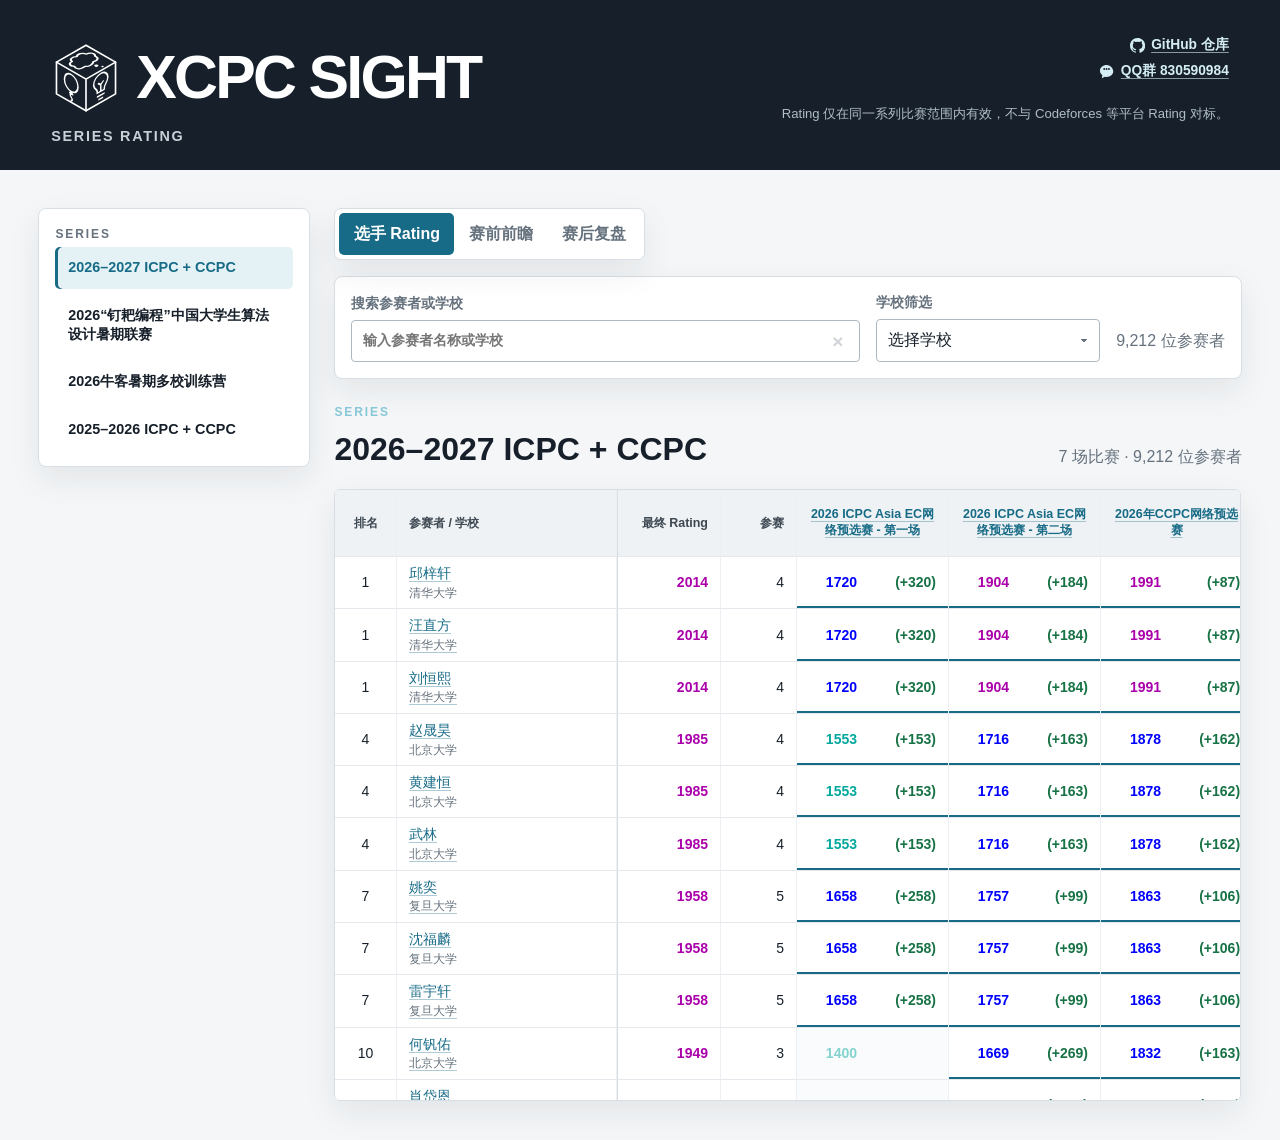
==== static/index.html @ c6a4c6f3 "修复前瞻默认排序和 Safari 榜单滚动并完善开发规范" ====
<!doctype html>
<html lang="zh-CN">
<head>
  <meta charset="utf-8">
  <meta name="viewport" content="width=device-width, initial-scale=1">
  <meta name="description" content="XCPC rating 系列、比赛变化与参赛记录。">
  <title>XCPC Sight · Rating</title>
  <link rel="icon" type="image/svg+xml" sizes="any" href="./assets/xcpc-sight.svg">
  <link rel="stylesheet" href="./styles.css?v=20261105-81">
</head>
<body>
  <a class="skip-link" href="#main">跳到主要内容</a>
  <header class="site-header">
    <div>
      <h1 class="site-brand"><img class="site-logo" src="./assets/xcpc-sight.svg" width="64" height="64" alt="">XCPC SIGHT</h1>
      <p class="site-subtitle">Series Rating</p>
    </div>
    <div class="site-links" aria-label="相关链接">
      <a href="https://github.com/JunjieCharles/xcpc-sight" target="_blank" rel="noopener noreferrer">
        <span class="site-link-icon" aria-hidden="true">
          <svg viewBox="0 0 16 16" focusable="false" aria-hidden="true">
            <path d="M8 0C3.58 0 0 3.58 0 8a8 8 0 0 0 5.47 7.59c.4.07.55-.17.55-.38v-1.34c-2.22.48-2.69-1.07-2.69-1.07-.36-.92-.89-1.17-.89-1.17-.73-.5.06-.49.06-.49.81.06 1.23.83 1.23.83.72 1.23 1.89.88 2.35.67.07-.52.28-.88.5-1.09-1.77-.2-3.64-.88-3.64-3.95 0-.88.31-1.59.82-2.15-.08-.2-.36-1.02.08-2.12 0 0 .67-.21 2.2.82a7.65 7.65 0 0 1 4 0c1.53-1.03 2.2-.82 2.2-.82.44 1.1.16 1.92.08 2.12.51.56.82 1.27.82 2.15 0 3.08-1.87 3.75-3.66 3.95.29.25.54.73.54 1.48v2.19c0 .21.14.46.55.38A8 8 0 0 0 16 8c0-4.42-3.58-8-8-8z"/>
          </svg>
        </span>
        <span>GitHub 仓库</span>
      </a>
      <a href="https://qm.qq.com/q/q6c4s0YmGs" target="_blank" rel="noopener noreferrer">
        <span class="site-link-icon" aria-hidden="true">
          <svg viewBox="0 0 16 16" focusable="false" aria-hidden="true">
            <path d="M8 1C4.13 1 1 3.69 1 7c0 1.86.98 3.52 2.52 4.62L3 15l3.16-1.54c.6.12 1.21.18 1.84.18 3.87 0 7-2.69 7-6S11.87 1 8 1zm-2.5 5.3a1 1 0 1 1 0-2 1 1 0 0 1 0 2zm2.5 0a1 1 0 1 1 0-2 1 1 0 0 1 0 2zm2.5 0a1 1 0 1 1 0-2 1 1 0 0 1 0 2z"/>
          </svg>
        </span>
        <span>QQ群 830590984</span>
      </a>
      <p class="site-rating-note" role="note">
        Rating 仅在同一系列比赛范围内有效，不与 Codeforces 等平台 Rating 对标。
      </p>
    </div>
  </header>

  <main id="main" tabindex="-1" class="app-layout">
    <aside class="series-sidebar" aria-labelledby="series-navigation-title">
      <p id="series-navigation-title" class="eyebrow">SERIES</p>
      <nav id="series-list" class="series-list" aria-label="Rating 系列"></nav>
    </aside>

    <div class="app-content">
      <div id="series-mode-switch" class="series-mode-switch" role="tablist"
           aria-label="Rating 查看方式" hidden>
        <button id="participant-rating-tab" type="button" role="tab"
                aria-controls="series-view" aria-selected="true">选手 Rating</button>
        <button id="problem-rating-tab" type="button" role="tab"
                aria-controls="problem-rating-view" aria-selected="false">题目难度</button>
        <button id="preview-tab" type="button" role="tab" hidden
                aria-controls="preview-view" aria-selected="false">赛前前瞻</button>
        <button id="review-tab" type="button" role="tab" hidden
                aria-controls="review-view" aria-selected="false">赛后复盘</button>
      </div>

      <section id="participant-controls" class="controls" aria-label="搜索">
        <div class="search-label">
          <label id="search-label-text" for="search-input">搜索参赛者或学校</label>
          <span class="search-field">
            <span id="school-tags" class="school-tags"></span>
            <input id="search-input" type="search" autocomplete="off" placeholder="输入参赛者名称或学校">
            <button id="clear-search-button" class="clear-search-button" type="button" disabled
                    aria-label="清空搜索和学校筛选" title="清空搜索和学校筛选">×</button>
          </span>
        </div>
        <div class="school-filter">
          <span class="control-label">学校筛选</span>
          <button id="school-filter-button" class="school-filter-button" type="button"
                  aria-haspopup="listbox" aria-expanded="false" aria-controls="school-filter-menu">选择学校</button>
          <div id="school-filter-menu" class="school-filter-menu" hidden>
            <label>
              <span class="visually-hidden">搜索学校</span>
              <input id="school-filter-search" type="search" autocomplete="off" placeholder="搜索学校">
            </label>
            <div id="school-options" class="school-options" role="listbox"
                 aria-label="学校" aria-multiselectable="true"></div>
          </div>
        </div>
        <p id="result-count" class="result-count" aria-live="polite"></p>
      </section>

      <section id="preview-view" hidden aria-labelledby="preview-title">
        <nav id="preview-navigation" class="preview-navigation" aria-label="选择前瞻比赛">
          <div id="preview-online-navigation" class="preview-online-navigation"></div>
          <div id="preview-regional-navigation" class="preview-regional-navigation"></div>
        </nav>
        <div class="section-heading">
          <div>
            <p class="eyebrow">PREVIEW</p>
            <h2 id="preview-title"></h2>
            <p class="section-note" id="preview-time"></p>
          </div>
        </div>
        <div class="preview-sources">
          <p id="preview-team-source"></p>
          <p id="preview-metric-sources"></p>
          <p class="preview-school-rank-note">学校排名随表格当前排序方式变化。NOI/IOI成绩仅按姓名匹配，可能存在重名情况。</p>
        </div>
        <div id="preview-team-filter" class="preview-team-filter" role="group" aria-label="队伍参赛资格">
          <button type="button" data-team-type="all" aria-pressed="true">所有队伍</button>
          <button type="button" data-team-type="official" aria-pressed="false">正式队伍</button>
          <button type="button" data-team-type="starred" aria-pressed="false">打星队伍</button>
        </div>
        <div class="table-shell preview-table-shell" id="preview-scroll" tabindex="0"
             aria-label="赛前队伍数据表，可点击表头排序并悬浮查看成员明细">
          <table class="data-table preview-table">
            <thead id="preview-head"></thead>
            <tbody id="preview-body"></tbody>
          </table>
        </div>
      </section>

      <section id="review-view" hidden aria-labelledby="review-title">
        <div class="section-heading">
          <div><p class="eyebrow">REVIEW</p><h2 id="review-title"></h2></div>
          <div class="review-pickers">
            <label><span>选择比赛</span><select id="review-contest-select" aria-label="选择复盘比赛"></select></label>
          </div>
        </div>
        <div class="review-summary">
          <h3>各指标排名符合度 <small>Spearman ρ</small></h3>
          <p class="section-note">越接近 1，赛前与赛后的先后顺序越一致。点击指标查看队伍对比；不同指标的有效队伍集合可能不同。</p>
          <div id="review-metrics" class="review-metrics" role="group" aria-label="对比所有指标符合度，选择队伍排名指标"></div>
          <p id="review-agreement" aria-live="polite"></p>
          <p id="review-coverage"></p>
        </div>
        <div class="preview-sources">
          <p id="review-sources"></p>
          <p><strong class="review-ranking-note">前瞻排名与实际排名均仅统计已参赛且存在当前指标的队伍。</strong></p>
          <p>名次变化 = 前瞻排名 − 实际排名；上涨程度 = log₁₀(前瞻排名 / 实际排名)，正值表示上涨。</p>
        </div>
        <p id="review-empty" class="section-note" hidden></p>
        <div class="table-shell preview-table-shell" id="review-scroll" tabindex="0" aria-label="赛后复盘队伍对比表，可点击表头排序">
          <table class="data-table preview-table review-table">
            <thead id="review-head"></thead><tbody id="review-body"></tbody>
          </table>
        </div>
      </section>

      <div id="status" class="status" role="status">正在加载数据…</div>
      <section id="series-view" hidden aria-labelledby="series-title">
        <div class="section-heading">
          <div><p class="eyebrow">SERIES</p><h2 id="series-title"></h2></div>
          <p id="series-summary" class="section-note"></p>
        </div>
        <div class="table-shell" id="series-scroll" tabindex="0" aria-label="参赛者 rating 宽表，可水平和垂直滚动">
          <table class="data-table wide-table">
            <thead id="series-head"></thead>
            <tbody id="series-body"></tbody>
          </table>
        </div>
      </section>

      <section id="problem-rating-view" hidden aria-labelledby="problem-rating-title">
        <div class="section-heading">
          <div>
            <p class="eyebrow">PROBLEM RATING</p>
            <h2 id="problem-rating-title"></h2>
          </div>
          <p id="problem-rating-summary" class="section-note"></p>
        </div>

        <section class="panel problem-chart-panel" aria-labelledby="problem-chart-heading">
          <div class="panel-heading">
            <div>
              <h3 id="problem-chart-heading">难度曲线对比</h3>
              <p>每场题目按预测 Rating 从易到难排列；点击图例可筛选场次。</p>
            </div>
          </div>
          <div id="problem-chart"></div>
        </section>

        <section class="panel problem-table-panel" aria-labelledby="problem-table-heading">
          <div class="problem-table-heading">
            <h3 id="problem-table-heading">题目 Rating 表格</h3>
            <p id="problem-result-count" class="result-count" aria-live="polite"></p>
          </div>
          <div class="problem-table-shell" tabindex="0" aria-label="题目 Rating 表格">
            <table class="data-table problem-table">
              <colgroup>
                <col class="problem-contest-col">
                <col class="problem-index-col">
                <col id="problem-name-col" class="problem-name-col">
                <col class="problem-rating-col">
                <col class="problem-team-count-col">
              </colgroup>
              <thead>
                <tr>
                  <th id="problem-contest-column" scope="colgroup" colspan="2">
                    <button id="problem-contest-sort" class="table-sort-button" type="button">
                      <span class="desktop-column-label">场次 + 题号</span>
                      <span class="mobile-column-label">题目</span>
                      <span id="problem-contest-sort-indicator" aria-hidden="true"></span>
                    </button>
                  </th>
                  <th id="problem-name-column" class="problem-name-column" scope="col">题名</th>
                  <th id="problem-rating-column" scope="col">
                    <button id="problem-rating-sort" class="table-sort-button" type="button">
                      Rating <span id="problem-rating-sort-indicator" aria-hidden="true"></span>
                    </button>
                  </th>
                  <th scope="col">通过队伍/有效队伍</th>
                </tr>
              </thead>
              <tbody id="problem-table-body"></tbody>
            </table>
          </div>
        </section>
      </section>

      <section id="detail-view" hidden aria-labelledby="detail-title"></section>
    </div>
  </main>

  <template id="error-template"><div class="error-panel"><h2>无法显示数据</h2><p></p><button type="button">重试</button></div></template>
  <script type="module" src="./js/app.mjs?v=20261105-81"></script>
</body>
</html>
---- static/styles.css ----
:root {
  color-scheme: light;
  --ink: #17202a;
  --muted: #65717d;
  --line: #d8dee4;
  --soft: #f4f6f8;
  --paper: #ffffff;
  --accent: #176b87;
  --accent-soft: #e5f2f5;
  --positive: #177245;
  --negative: #b43a3a;
  --shadow: 0 12px 32px rgb(23 32 42 / 8%);
  font-family: "Segoe UI", "Microsoft YaHei UI", sans-serif;
}
* { box-sizing: border-box; }
[hidden] { display: none !important; }
body { margin: 0; color: var(--ink); background: var(--soft); line-height: 1.5; }
button, input, select { font: inherit; }
button, .link-button { color: var(--accent); }
button:focus-visible, input:focus-visible, select:focus-visible, [tabindex]:focus-visible { outline: 3px solid rgb(23 107 135 / 35%); outline-offset: 2px; }
.skip-link { position: fixed; z-index: 20; top: .5rem; left: .5rem; padding: .6rem 1rem; transform: translateY(-150%); background: var(--ink); color: white; }
.skip-link:focus { transform: none; }
.site-header { display: flex; align-items: flex-start; justify-content: space-between; gap: 1rem 2rem; padding: 2rem clamp(1rem, 4vw, 4rem) 1.4rem; color: white; background: var(--ink); }
h1, h2, h3, p { margin-top: 0; }
h1 { margin-bottom: .15rem; font-size: clamp(2.2rem, 5vw, 3.8rem); letter-spacing: -.045em; }
.site-brand { display: flex; align-items: center; gap: .25em; }
.site-logo { display: block; flex: 0 0 auto; width: 1.15em; height: 1.15em; }
.site-subtitle { margin: 0; color: #c8d0d8; font-size: .9rem; font-weight: 650; letter-spacing: .12em; text-transform: uppercase; }
.site-rating-note { margin: 1rem 0 0; color: #aebcc8; font-size: .82rem; text-align: right; white-space: nowrap; }
.site-links { display: grid; justify-items: end; gap: .35rem; margin-top: .2rem; }
.site-links a { display: inline-flex; align-items: center; gap: .4rem; color: #d4edf4; font-size: .86rem; font-weight: 600; text-decoration-color: rgb(212 237 244 / 60%); text-underline-offset: 3px; }
.site-links a:hover { color: white; }
.site-link-icon { display: inline-flex; width: .95rem; height: .95rem; }
.site-link-icon svg { width: 100%; height: 100%; fill: currentColor; }
.eyebrow { margin-bottom: .25rem; color: #86c7d8; font-size: .75rem; font-weight: 700; letter-spacing: .16em; }
main { width: min(1600px, 100%); margin: 0 auto; padding: clamp(1rem, 3vw, 2.5rem); }
.app-layout { display: grid; grid-template-columns: minmax(13rem, 17rem) minmax(0, 1fr); align-items: start; gap: 1.5rem; }
.app-content { min-width: 0; }
.series-sidebar { position: sticky; top: 1rem; padding: 1rem; border: 1px solid var(--line); border-radius: 8px; background: var(--paper); box-shadow: var(--shadow); }
.series-sidebar .eyebrow { color: var(--muted); }
.series-list { display: grid; gap: .35rem; }
.series-link { width: 100%; padding: .7rem .8rem; border: 0; border-radius: 5px; color: var(--ink); background: transparent; font: inherit; font-size: .9rem; font-weight: 600; line-height: 1.35; text-align: left; cursor: pointer; }
.series-link:hover { background: var(--soft); }
.series-link[aria-current="page"] { color: var(--accent); background: var(--accent-soft); box-shadow: inset 3px 0 var(--accent); }
.series-mode-switch { display: inline-flex; margin-bottom: 1rem; padding: .25rem; border: 1px solid var(--line); border-radius: 7px; background: var(--paper); box-shadow: var(--shadow); }
.series-mode-switch button { padding: .55rem .9rem; border: 0; border-radius: 5px; color: var(--muted); background: transparent; font-weight: 650; cursor: pointer; }
.series-mode-switch button[aria-selected="true"] { color: white; background: var(--accent); }
.controls { display: grid; grid-template-columns: minmax(16rem, 1fr) minmax(10rem, 14rem) auto; align-items: end; gap: 1rem; margin-bottom: 1.5rem; padding: 1rem; border: 1px solid var(--line); border-radius: 8px; background: var(--paper); box-shadow: var(--shadow); }
label, .search-label { display: grid; gap: .35rem; color: var(--muted); font-size: .85rem; font-weight: 600; }
input, select { width: 100%; min-height: 2.6rem; padding: .55rem .7rem; border: 1px solid #aeb8c1; border-radius: 4px; color: var(--ink); background: white; }
.visually-hidden { position: absolute; width: 1px; height: 1px; padding: 0; overflow: hidden; clip: rect(0 0 0 0); white-space: nowrap; border: 0; }
.search-field { display: flex; flex-wrap: wrap; align-items: center; gap: .35rem; min-height: 2.6rem; padding: .3rem .45rem; border: 1px solid #aeb8c1; border-radius: 4px; background: white; }
.search-field:focus-within { outline: 3px solid rgb(23 107 135 / 35%); outline-offset: 2px; }
.search-field input { flex: 1 1 12rem; width: auto; min-width: 8rem; min-height: 1.9rem; padding: .2rem; border: 0; outline: 0; }
.search-field input::-webkit-search-cancel-button { appearance: none; }
.clear-search-button { flex: 0 0 auto; width: 1.75rem; height: 1.75rem; padding: 0; border: 0; border-radius: 50%; color: var(--muted); background: transparent; font-size: 1.2rem; line-height: 1; cursor: pointer; }
.clear-search-button:hover:not(:disabled) { color: var(--ink); background: var(--soft); }
.clear-search-button:disabled { opacity: .3; cursor: default; }
.school-tags { display: contents; }
.school-tag { display: inline-flex; align-items: center; gap: .25rem; max-width: 18rem; padding: .2rem .3rem .2rem .5rem; border-radius: 999px; color: #124f63; background: var(--accent-soft); font-size: .8rem; font-weight: 650; }
.school-tag > span { overflow: hidden; text-overflow: ellipsis; white-space: nowrap; }
.school-tag-remove { flex: 0 0 auto; width: 1.3rem; height: 1.3rem; padding: 0; border: 0; border-radius: 50%; color: inherit; background: transparent; line-height: 1; cursor: pointer; }
.school-tag-remove:hover { background: rgb(23 107 135 / 14%); }
.school-filter { position: relative; }
.control-label { display: block; margin-bottom: .35rem; color: var(--muted); font-size: .85rem; font-weight: 600; }
.school-filter-button { width: 100%; min-height: 2.6rem; padding: .55rem 2rem .55rem .7rem; border: 1px solid #aeb8c1; border-radius: 4px; color: var(--ink); background: white; text-align: left; cursor: pointer; }
.school-filter-button::after { position: absolute; right: .75rem; content: "▾"; color: var(--muted); }
.school-filter-menu { position: absolute; z-index: 10; top: calc(100% + .35rem); right: 0; width: min(24rem, calc(100vw - 2rem)); padding: .65rem; border: 1px solid var(--line); border-radius: 6px; background: var(--paper); box-shadow: var(--shadow); }
.school-options { max-height: 18rem; margin-top: .5rem; overflow-y: auto; }
.school-option { display: flex; align-items: center; justify-content: space-between; gap: 1rem; width: 100%; padding: .55rem .6rem; border: 0; border-radius: 3px; color: var(--ink); background: transparent; text-align: left; cursor: pointer; }
.school-option:hover, .school-option[aria-selected="true"] { background: var(--accent-soft); }
.school-option-mark { color: var(--accent); font-weight: 800; }
.school-options-empty { margin: .8rem .5rem; color: var(--muted); font-size: .85rem; }
.result-count { margin: 0 0 .55rem; color: var(--muted); white-space: nowrap; }
.status { padding: 4rem 1rem; text-align: center; color: var(--muted); }
.section-heading, .detail-header { display: flex; align-items: end; justify-content: space-between; gap: 2rem; margin: 1.5rem 0 1rem; }
.section-heading h2, .detail-header h2 { margin-bottom: 0; font-size: clamp(1.4rem, 2.5vw, 2rem); }
.section-note { margin-bottom: .25rem; color: var(--muted); }
.table-shell { position: relative; height: min(68vh, 760px); overflow: auto; border: 1px solid var(--line); border-radius: 6px; background: var(--paper); box-shadow: var(--shadow); container-type: inline-size; }
.data-table { width: 100%; border-collapse: separate; border-spacing: 0; font-size: .875rem; }
.fixed-table, .wide-table { table-layout: fixed; }
.data-table th, .data-table td { height: 44px; padding: .5rem .75rem; border-right: 1px solid #edf0f2; border-bottom: 1px solid #e5e9ed; overflow: hidden; text-align: right; text-overflow: ellipsis; white-space: nowrap; }
.data-table thead th { position: sticky; z-index: 3; top: 0; height: 58px; color: #3d4852; background: #eef2f4; font-size: .78rem; }
.data-table tbody tr:hover td, .data-table tbody tr:focus-within td { background-color: #f3f9fa; }
.wide-table { --series-rank-width: 62px; --series-person-width: 220px; width: calc(180px + var(--series-rank-width) + var(--series-person-width) + var(--series-contest-width, 0px)); }
.wide-table col:nth-child(1) { width: var(--series-rank-width) !important; }
.wide-table col:nth-child(2) { width: var(--series-person-width) !important; }
.wide-table .contest-heading { overflow: visible; white-space: normal; }
.wide-table th:nth-child(1), .wide-table td:nth-child(1) { position: sticky; z-index: 2; left: 0; text-align: center; background: var(--paper); }
.wide-table th:nth-child(2), .wide-table td:nth-child(2) { position: sticky; z-index: 2; left: var(--series-rank-width); text-align: left; background: var(--paper); }
.wide-table th:nth-child(3), .wide-table td:nth-child(3) { position: sticky; z-index: 2; left: calc(var(--series-rank-width) + var(--series-person-width)); background: var(--paper); }
.wide-table th:nth-child(4), .wide-table td:nth-child(4) { position: sticky; z-index: 2; left: calc(var(--series-rank-width) + var(--series-person-width) + 104px); background: var(--paper); box-shadow: 1px 0 0 var(--line); }
.wide-table thead th:nth-child(-n+4) { z-index: 5; background: #eef2f4; }
.wide-table tbody tr:hover td:nth-child(-n+4), .wide-table tbody tr:focus-within td:nth-child(-n+4) { background: #f3f9fa; }
.wide-table tbody td:nth-child(odd):nth-child(n+5) { border-right: 0; }
.contest-table { min-width: 616px; }
.contest-table th:nth-child(2), .contest-table td:nth-child(2) { text-align: left; }
.contest-button, .link-button { padding: 0; border: 0; background: none; text-decoration: underline; text-decoration-color: rgb(23 107 135 / 35%); text-underline-offset: 3px; cursor: pointer; }
.contest-button { display: inline-block; max-width: none; font-weight: 650; line-height: 1.3; white-space: normal; }
.person { display: grid; width: 100%; min-width: 0; overflow: hidden; line-height: 1.25; text-align: left; }
.person small { margin-top: .2rem; overflow: hidden; color: var(--muted); font-weight: 400; text-overflow: ellipsis; }
.mobile-rank, .mobile-column-label, .identity-secondary, .problem-identity-name { display: none; }
.person-context-rank-only { display: none; }
.virtual-spacer td { height: var(--spacer-height); padding: 0; border: 0; }
.rating-value { font-weight: 700; }
.rating-gray { color: #808080; }
.rating-green { color: #008000; }
.rating-cyan { color: #03a89e; }
.rating-blue { color: #0000ff; }
.rating-purple { color: #aa00aa; }
.rating-orange { color: #ffc000; }
.rating-red, .rating-legendary-first { color: #ff0000; }
.rating-legendary { color: #000000; }
.rating-participated { box-shadow: inset 0 -2px var(--accent); }
.rating-absent { background: #fafbfc; }
.rating-absent .rating-value { opacity: .48; }
.rating-delta { text-align: right; }
.delta-zero { color: var(--muted); font-weight: 650; }
.positive { color: var(--positive); font-weight: 650; }
.negative { color: var(--negative); font-weight: 650; }
.detail-header { align-items: start; }
.back-button { padding: .55rem .85rem; border: 1px solid #aeb8c1; border-radius: 4px; color: var(--ink); background: white; cursor: pointer; }
.detail-meta { display: flex; flex-wrap: wrap; gap: .6rem 1.5rem; margin: .4rem 0 0; color: var(--muted); }
.unrated-note { color: #b45309; font-weight: 650; }
.detail-grid { display: grid; grid-template-columns: minmax(0, 1fr); gap: 1.25rem; }
.panel { min-width: 0; padding: 1.2rem; border: 1px solid var(--line); border-radius: 6px; background: var(--paper); box-shadow: var(--shadow); }
.panel h3 { margin-bottom: 1rem; }
.panel-heading { display: flex; align-items: start; justify-content: space-between; gap: 1rem; }
.panel-heading h3 { margin-bottom: .25rem; }
.panel-heading p { margin-bottom: .8rem; color: var(--muted); font-size: .85rem; }
.problem-chart-panel { margin-bottom: 1.25rem; }
.problem-chart-figure { margin: 0; }
.problem-chart-stage { position: relative; overflow: hidden; border: 1px solid var(--line); border-radius: 5px; background: #fbfcfd; }
.problem-rating-chart { display: block; width: 100%; height: auto; }
.problem-chart-empty { border: 1px solid var(--line); border-radius: 5px; background: #fbfcfd; }
.problem-curve-line { fill: none; stroke-width: 2.5; stroke-linecap: round; transition: opacity .12s, stroke-width .12s; }
.problem-curve-line:focus { outline: none; stroke-width: 4; }
.problem-curve-hover-target { fill: none; stroke: transparent; stroke-width: 14; pointer-events: stroke; cursor: crosshair; }
.problem-curve-point { transition: opacity .12s; pointer-events: none; }
.problem-curve-hit { fill: transparent; cursor: crosshair; }
.problem-curve-line.is-muted, .problem-curve-point.is-muted, .problem-curve-hit.is-muted { opacity: .12; }
.problem-curve-line.is-active { stroke-width: 4; }
.problem-chart-tooltip { display: grid; gap: .15rem; min-width: 12rem; transform: translateY(-10%); }
.problem-chart-tooltip strong { color: var(--accent); }
.problem-chart-tooltip > span { display: block; }
.problem-chart-legend { display: flex; flex-wrap: wrap; align-items: center; gap: .35rem .6rem; margin-top: .75rem; }
.problem-legend-actions { display: inline-flex; gap: .35rem; margin-right: .2rem; }
.problem-legend-action { padding: .3rem .55rem; border: 1px solid #aeb8c1; border-radius: 4px; color: var(--ink); background: white; font-size: .78rem; cursor: pointer; }
.problem-legend-action:disabled { color: var(--muted); opacity: .45; cursor: default; }
.problem-legend-item { display: inline-flex; align-items: center; gap: .35rem; padding: .3rem .5rem; border: 1px solid var(--line); border-radius: 999px; color: var(--ink); background: var(--paper); font-size: .78rem; cursor: pointer; transition: opacity .12s; }
.problem-legend-swatch { width: .8rem; height: .8rem; border-radius: 50%; }
.problem-legend-item.is-muted { opacity: .28; }
.problem-legend-item.is-active { border-color: var(--accent); box-shadow: 0 0 0 2px rgb(23 107 135 / 15%); }
.problem-legend-item.is-unselected { opacity: .38; filter: grayscale(1); }
.problem-table-heading { display: flex; align-items: baseline; justify-content: space-between; gap: 1rem; }
.problem-table-heading h3 { margin-bottom: .75rem; }
.problem-table-heading .result-count { margin: 0; }
.problem-table-shell { max-height: min(68vh, 760px); overflow: auto; border: 1px solid var(--line); border-radius: 5px; container-type: inline-size; }
.problem-table { min-width: 850px; table-layout: fixed; }
.problem-contest-col { width: 340px; }
.problem-index-col { width: 72px; }
.problem-rating-col { width: 92px; }
.problem-team-count-col { width: 190px; }
.table-sort-button { display: inline-flex; align-items: center; justify-content: flex-end; gap: .3rem; width: 100%; padding: 0; border: 0; color: inherit; background: transparent; font: inherit; font-weight: 700; cursor: pointer; }
.preview-sources { display: grid; gap: .2rem; margin-bottom: .8rem; color: var(--muted); font-size: .82rem; }
.preview-sources p { margin: 0; }
.preview-sources strong { color: var(--ink); }
.preview-sources .review-ranking-note { color: inherit; }
.preview-sources a { color: var(--accent); text-underline-offset: 3px; }
.preview-school-rank-note { font-size: .78rem; }
.preview-navigation { margin-bottom: 1.5rem; }
.preview-online-navigation { display: flex; align-items: center; flex-wrap: wrap; gap: .4rem; margin-bottom: 1rem; }
.preview-navigation-label { font-size: .8rem; font-weight: 650; margin-right: .35rem; }
.preview-online-navigation button { padding: .3rem .6rem; font-size: .8rem; border: 1px solid var(--line); border-radius: 6px; background: white; cursor: pointer; }
.preview-online-navigation button[aria-pressed="true"] { background: var(--accent-soft); border-color: var(--accent); }
.preview-cutoff-table { width: 100%; max-width: 60rem; border-collapse: collapse; table-layout: fixed; font-variant-numeric: tabular-nums; }
.preview-cutoff-table caption { text-align: left; font-weight: 700; padding-bottom: .55rem; }
.preview-cutoff-table th, .preview-cutoff-table td { padding: .65rem .35rem; text-align: center; border-bottom: 1px solid var(--line); }
.preview-cutoff-table th:first-child { width: 16%; text-align: left; }
.preview-cutoff-table th:nth-child(2) { width: 16%; }
.preview-cutoff-table th:nth-child(3) { width: 20%; }
.preview-cutoff-table th:nth-child(4) { width: 12%; }
.preview-cutoff-table thead th { font-size: .8rem; color: var(--muted); }
.preview-cutoff-table tbody tr { cursor: pointer; }
.preview-cutoff-table tbody tr:hover, .preview-cutoff-table .is-selected { background: var(--accent-soft); }
.preview-cutoff-table .preview-summary-only { cursor: default; }
.preview-cutoff-table .preview-summary-only:hover { background: transparent; }
.preview-summary-only th span { word-break: keep-all; }
.preview-cutoff-table button { padding: 0; border: 0; background: transparent; color: var(--accent); font: inherit; font-weight: 650; text-align: left; cursor: pointer; }
.preview-cutoff-table button[aria-pressed="true"] { text-decoration: underline; text-underline-offset: 4px; }
.preview-navigation button:focus-visible { outline: 2px solid var(--accent); outline-offset: 3px; }
.preview-cutoff-note { color: var(--muted); font-size: .75rem; line-height: 1.6; margin: .5rem 0 0; }
@media (max-width: 600px) {
  .preview-cutoff-table { font-size: .75rem; }
  .preview-cutoff-table th:first-child { width: 16%; }
  .preview-cutoff-table th:nth-child(2) { width: 16%; }
  .preview-cutoff-table th:nth-child(3) { width: 20%; }
  .preview-cutoff-table button { word-break: keep-all; }
  .preview-date-separator { display: none; }
  .preview-date-month-day { display: block; white-space: nowrap; }
  .preview-cutoff-table th, .preview-cutoff-table td { padding: .6rem .2rem; }
  .preview-cutoff-table thead th { font-size: .75rem; }
  .preview-cutoff-table thead th:nth-child(n+4) { font-size: .65rem; padding-inline: .1rem; }
}
.review-pickers { display: flex; flex-wrap: wrap; gap: .75rem; max-width: 100%; }
.review-pickers label { min-width: 0; max-width: 100%; }
.review-pickers select { max-width: 100%; }
.review-summary { margin: 1rem 0; padding: .75rem 1rem; background: #eef2f4; border-radius: .4rem; container-type: inline-size; }
.review-summary p { margin: .25rem 0; }
.review-summary strong { font-variant-numeric: tabular-nums; }
.review-summary h3 { margin: .25rem 0; font-size: 1rem; }
.review-summary h3 small { color: var(--muted); font-size: .8rem; font-weight: 400; }
.review-metrics { display: grid; grid-template-columns: repeat(6, minmax(0, 1fr)); gap: .6rem; margin: .85rem 0; }
.review-metric-card { display: flex; flex-direction: column; align-items: stretch; gap: .45rem; padding: .7rem; color: var(--ink); background: var(--paper); border: 1px solid var(--line); border-radius: .35rem; text-align: left; cursor: pointer; }
.review-metric-card:hover { border-color: var(--accent); }
.review-metric-card[aria-pressed="true"] { border-color: var(--accent); box-shadow: inset 0 0 0 1px var(--accent); background: #e5f2f5; }
.review-metric-title { font-size: .8rem; font-weight: 650; }
.review-metric-coefficient { font-size: 1.45rem; line-height: 1.25; }
.review-metric-card small { color: var(--muted); font-size: .7rem; }
.review-medal-accuracy { display: grid; gap: .2rem; border-top: 1px solid var(--line); padding-top: .4rem; font-variant-numeric: tabular-nums; }
.review-metric-bar { display: block; position: relative; height: 6px; background: #dbe3e8; border-radius: 3px; }
.review-metric-bar::after { content: ""; position: absolute; left: 50%; top: -2px; height: 10px; width: 1px; background: var(--muted); }
.review-metric-fill { position: absolute; left: var(--agreement-start); width: var(--agreement-width); height: 100%; background: var(--accent); border-radius: 3px; }
.review-metric-fill.negative-fill { background: var(--negative); }
@container (max-width: 900px) { .review-metrics { grid-template-columns: repeat(3, minmax(0, 1fr)); } }
@container (max-width: 450px) { .review-metrics { grid-template-columns: repeat(2, minmax(0, 1fr)); } }
.review-table td:nth-child(n+4) { font-variant-numeric: tabular-nums; }
.review-rank-change { display: inline-grid; grid-template-columns: 1rem 4ch; column-gap: .2rem; font-weight: 650; font-variant-numeric: tabular-nums; }
.review-change-arrow { text-align: center; }
.review-change-number { text-align: left; }
.review-rank-pair { display: inline-grid; grid-template-columns: 5ch 6ch; align-items: baseline; column-gap: .25rem; font-variant-numeric: tabular-nums; }
.review-rank-pair > span { text-align: right; }
.review-rank-pair > .review-original-rank { text-align: right; }
.review-original-rank { color: var(--muted); font-size: .72rem; font-weight: 400; }
.table-sort-button.review-rank-sort { flex-direction: column; gap: .1rem; }
.review-table th { text-align: center; }
.preview-table.review-table { min-width: 100%; --review-column-extra: 0px; }
.review-table col:nth-child(4) { width: calc(150px + var(--review-column-extra)) !important; }
.review-table col:nth-child(n+5) { width: calc(110px + var(--review-column-extra)) !important; }
.review-table col:nth-child(5), .review-table col:nth-child(6) { width: calc(128px + var(--review-column-extra)) !important; }
.preview-table-shell { height: min(72vh, 820px); }
.preview-table { --preview-school-width: min(200px, 24cqw); --preview-team-width: min(170px, calc(40cqw - var(--preview-school-width))); width: calc(var(--preview-non-frozen-width) + var(--preview-school-width) + var(--preview-team-width)); table-layout: fixed; }
.preview-table col:nth-child(1) { width: var(--preview-school-width) !important; }
.preview-table col:nth-child(2) { width: var(--preview-team-width) !important; }
.preview-table th:nth-child(-n+3), .preview-table td:nth-child(-n+3) { text-align: left; }
.preview-table th:nth-child(1), .preview-table td:nth-child(1) { position: sticky; z-index: 2; left: 0; background: var(--paper); }
.preview-table th:nth-child(2), .preview-table td:nth-child(2) { position: sticky; z-index: 2; left: var(--preview-school-width); background: var(--paper); }
.preview-table th:nth-child(3), .preview-table td:nth-child(3) { position: sticky; z-index: 2; left: calc(var(--preview-school-width) + var(--preview-team-width)); background: var(--paper); box-shadow: 1px 0 0 var(--line); }
.preview-table thead th:nth-child(-n+3) { z-index: 5; background: #eef2f4; }
.preview-table tbody tr:hover td:nth-child(-n+3), .preview-table tbody tr:focus-within td:nth-child(-n+3) { background: #f3f9fa; }
.preview-table .preview-metric-cell { overflow: visible; }
.preview-table tbody tr.preview-excluded td,
.preview-table tbody tr.preview-excluded:hover td,
.preview-table tbody tr.preview-excluded:focus-within td { background: #f5efff; }
.preview-excluded .preview-team-identity,
.preview-excluded-label { color: #7440a0; font-weight: 600; }
.preview-table .table-sort-button { min-width: 0; justify-content: center; }
.preview-table td.preview-school-cell { padding-right: .45rem; padding-left: .45rem; }
.preview-school-content { display: grid; grid-template-columns: 1.9rem minmax(0, 1fr); align-items: center; gap: .125rem; min-width: 0; }
.preview-school-content > span { overflow: hidden; text-overflow: ellipsis; }
.preview-school-rank { color: var(--muted); font-size: .65rem; font-variant-numeric: tabular-nums; font-weight: 500; text-align: left; }
.preview-team-identity, .identity-primary { display: block; min-width: 0; overflow: hidden; text-overflow: ellipsis; }
.preview-team-identity { width: 100%; color: inherit; line-height: 1.2; cursor: default; }
.preview-value-control { position: relative; display: block; width: 100%; color: inherit; text-align: right; cursor: default; }
.preview-table td.preview-metric-cell { padding-right: .45rem; padding-left: .45rem; }
.preview-ranked-value { display: grid; grid-template-columns: minmax(0, 1fr) 1.9rem; align-items: baseline; gap: .125rem; width: 100%; white-space: nowrap; }
.preview-ranked-value > :first-child { min-width: 0; justify-self: end; }
.preview-global-rank { width: 1.9rem; color: var(--muted); font-size: .65rem; font-variant-numeric: tabular-nums; font-weight: 500; text-align: left; }
.review-table .preview-ranked-value { grid-template-columns: minmax(0, 1fr); }
.review-table .preview-global-rank { display: none; }
.preview-rating { font-weight: 700; font-variant-numeric: tabular-nums; }
.preview-rating-xcpcrating { color: #274c77; }
.preview-rating-xcpc-elo.rating-orange { color: #ff8c00; }
.preview-rating-xcpc-elo-legendary { color: #ff0000; }
.preview-rating-xcpc-elo-first { color: #000000; }
.preview-member-tooltip { position: fixed; z-index: 30; visibility: hidden; min-width: 13rem; padding: .55rem .65rem; border: 1px solid var(--line); border-radius: 4px; color: var(--ink); background: var(--paper); text-align: left; opacity: 0; pointer-events: none; box-shadow: var(--shadow); }
.preview-member-tooltip > strong { display: block; margin-bottom: .2rem; color: var(--accent); }
.preview-member-tooltip > span:not(.preview-achievement-list) { display: flex; justify-content: space-between; gap: 1rem; white-space: nowrap; }
.preview-member-tooltip > span > strong { font-weight: 650; }
.preview-member-tooltip.preview-tooltip-visible { visibility: visible; opacity: 1; }
.preview-history-tooltip { display: grid; grid-template-columns: minmax(0, max-content) max-content minmax(0, 1fr); column-gap: .45em; max-width: min(46rem, calc(100vw - 16px)); max-height: calc(100vh - 16px); overflow-y: auto; font-weight: 400; }
.preview-history-tooltip > strong, .preview-history-tooltip > span { grid-column: 1 / -1; }
.preview-history-tooltip > span.preview-history-row { display: grid; grid-template-columns: subgrid; gap: 0 .45em; white-space: normal; overflow-wrap: anywhere; line-height: 1.6; }
.preview-history-rank { white-space: nowrap; text-align: right; font-variant-numeric: tabular-nums; }
.preview-history-rank.gold { color: #e99a00; }
.preview-history-rank.silver { color: #808080; }
.preview-history-rank.bronze { color: #a56836; }
.preview-members-cell { overflow: hidden; white-space: nowrap; text-overflow: ellipsis; }
.preview-team-filter { display: flex; flex-wrap: wrap; gap: .4rem; margin: .8rem 0; }
.preview-team-filter button { padding: .4rem .75rem; font: inherit; font-size: .85rem; border: 1px solid var(--line); border-radius: 6px; background: white; color: var(--ink); cursor: pointer; }
.preview-team-filter button[aria-pressed="true"] { background: var(--accent-soft); border-color: var(--accent); color: var(--accent); }
.preview-member-control { position: relative; display: inline; color: inherit; cursor: default; outline-offset: 2px; }
.preview-member-name { position: relative; display: inline; line-height: 1.05; }
.preview-member-name::before, .preview-member-name::after { position: absolute; right: 0; left: 0; height: 3px; border-radius: 1.5px; content: ""; }
.preview-member-name.has-noi::after { bottom: -5px; background: var(--noi-achievement-color); }
.preview-member-name.has-ioi::before { bottom: -10px; background: var(--ioi-achievement-color); }
.preview-member-name.noi-gold { --noi-achievement-color: #d6a800; }
.preview-member-name.noi-silver { --noi-achievement-color: #708090; }
.preview-member-name.noi-bronze { --noi-achievement-color: #a6532d; }
.preview-member-name.ioi-gold { --ioi-achievement-color: #d6a800; }
.preview-member-name.ioi-silver { --ioi-achievement-color: #708090; }
.preview-member-name.ioi-bronze { --ioi-achievement-color: #a6532d; }
.preview-member-name.ioi-participant { --ioi-achievement-color: #57514d; }
.preview-achievement-tooltip { width: max-content; max-width: calc(100vw - 1rem); }
.preview-achievement-list { display: grid; grid-template-columns: repeat(5, max-content); align-items: baseline; column-gap: .25rem; white-space: nowrap; }
.preview-achievement-row { display: contents; }
.preview-achievement-row > span { line-height: 1.55; }
.preview-achievement-separator { color: var(--muted); }
.preview-achievement-result, .preview-achievement-score { font-variant-numeric: tabular-nums; }
.preview-power-control { position: relative; display: block; width: 100%; padding: .2rem 0; color: var(--accent); font-weight: 700; text-align: right; cursor: default; }
.preview-power-tooltip { position: fixed; z-index: 31; visibility: hidden; width: 300px; padding: .7rem; border: 1px solid var(--line); border-radius: 4px; color: var(--ink); background: var(--paper); text-align: left; opacity: 0; pointer-events: none; box-shadow: var(--shadow); }
.preview-power-tooltip > strong { display: block; }
.preview-power-tooltip > strong { color: var(--accent); }
.preview-power-radar { display: block; width: 100%; height: auto; margin: .15rem 0; overflow: visible; }
.preview-power-grid, .preview-power-axis { fill: none; stroke: #cbd5dc; stroke-width: 1; }
.preview-power-shape { fill: rgb(23 107 135 / 22%); stroke: var(--accent); stroke-width: 2; }
.preview-power-label { fill: var(--muted); font-size: 9px; font-weight: 600; }
.preview-power-tooltip.preview-tooltip-visible { visibility: visible; opacity: 1; }
.preview-medals { font-variant-numeric: tabular-nums; }
.medal-values { display: inline-grid; grid-template-columns: repeat(3, 1em 2ch); column-gap: .15em; align-items: center; font-variant-numeric: tabular-nums; }
.medal-icon { text-align: center; }
.medal-count { text-align: right; }
.review-table .medal-values { grid-template-columns: 1em 2ch 1.6em 2ch 1.6em 2ch; column-gap: .2em; }
.review-table .medal-icon:not(:first-child) { text-align: right; }
.preview-missing { color: var(--muted); }
.problem-table #problem-contest-column { text-align: left; }
.problem-table #problem-contest-column .table-sort-button { justify-content: flex-start; }
.problem-identity-content { display: block; overflow: hidden; text-overflow: ellipsis; }
.problem-name-column { text-align: left !important; }
.problem-table td:nth-child(1) { text-align: left; }
.problem-table td:nth-child(2) { text-align: center; }
.problem-name-cell { text-align: left !important; }
.problem-team-counts > span:first-child, .problem-team-counts > span:last-child { display: inline-block; width: 7ch; text-align: right; }
.problem-team-count-separator { display: inline-block; width: 2ch; color: var(--muted); text-align: center; }
.problem-table-empty td { height: 8rem; color: var(--muted); text-align: center !important; }
.chart-wrap { position: relative; overflow-x: auto; }
.rating-chart { display: block; width: 100%; min-width: 560px; height: auto; }
.chart-grid { stroke: #dce2e6; stroke-width: 1; }
.chart-axis { fill: var(--muted); font-size: 11px; }
.chart-line { fill: none; stroke-width: 2; stroke-linecap: round; }
.chart-dot { fill: var(--paper); stroke-width: 2; }
.chart-hit { fill: transparent; cursor: crosshair; }
.chart-focus { stroke: #80909b; stroke-width: 1; stroke-dasharray: 3 3; pointer-events: none; }
.chart-tooltip { position: absolute; z-index: 4; max-width: 22rem; padding: .5rem .65rem; border: 1px solid var(--line); border-radius: 4px; color: var(--ink); background: var(--paper); font-size: .8rem; pointer-events: none; box-shadow: var(--shadow); }
.chart-note { margin: .75rem 0 0; color: var(--muted); font-size: .82rem; }
.compact-table th:first-child, .compact-table td:first-child { text-align: left; }
.compact-table-wrap { max-height: 480px; overflow: auto; border: 1px solid var(--line); }
.empty { padding: 3rem 1rem; text-align: center; color: var(--muted); }
.error-panel { max-width: 36rem; margin: 4rem auto; padding: 1.5rem; border-left: 4px solid var(--negative); background: white; box-shadow: var(--shadow); }
.error-panel button { padding: .5rem .8rem; }
@media (max-width: 850px) {
  .site-header, .section-heading, .detail-header { align-items: start; flex-direction: column; gap: .7rem; }
  .site-links { justify-items: start; }
  .site-rating-note { text-align: left; white-space: normal; }
  .app-layout { grid-template-columns: 1fr; }
  .series-sidebar { position: static; }
  .series-list { grid-template-columns: repeat(auto-fit, minmax(12rem, 1fr)); }
  .controls { grid-template-columns: 1fr; }
  .result-count { margin: 0; }
  .detail-grid { grid-template-columns: 1fr; }
}
@container (max-width: 924px) {
  .wide-table { --series-rank-width: min(62px, 20cqw); --series-person-width: min(220px, 30cqw); }
  .wide-table th:nth-child(2), .wide-table td:nth-child(2) { box-shadow: 1px 0 0 var(--line); }
  .wide-table tbody td:nth-child(3), .wide-table tbody td:nth-child(4) { position: static; left: auto; z-index: auto; box-shadow: none; }
  .wide-table thead th:nth-child(3), .wide-table thead th:nth-child(4) { left: auto; z-index: 3; box-shadow: none; }
}
@container (max-width: 1120px) {
  .preview-table th:nth-child(2), .preview-table td:nth-child(2) { left: var(--preview-school-width); box-shadow: 1px 0 0 var(--line); }
  .preview-table tbody td:nth-child(3) { position: static; left: auto; z-index: auto; box-shadow: none; }
  .preview-table thead th:nth-child(3) { left: auto; z-index: 3; box-shadow: none; }
}
@container (max-width: 600px) {
  .desktop-column-label { display: none; }
  .mobile-column-label, .mobile-rank { display: inline; }

  .wide-table { --mobile-identity-width: clamp(150px, 42cqw, 176px); width: calc(var(--mobile-identity-width) + 180px + var(--series-contest-width, 0px)); }
  .wide-table col:nth-child(1), .wide-table th:nth-child(1), .wide-table tr:not(.virtual-spacer) td:nth-child(1) { display: none; }
  .wide-table col:nth-child(2) { width: var(--mobile-identity-width) !important; }
  .wide-table th:nth-child(2), .wide-table td:nth-child(2) { left: 0; width: var(--mobile-identity-width); padding: .25rem .5rem; box-shadow: 2px 0 5px rgb(23 32 42 / 10%); }
  .wide-table thead th:nth-child(2) { z-index: 5; }
  .person { line-height: 1.1; }
  .person small { margin-top: .1rem; font-size: .68rem; white-space: nowrap; }
  .person-context { display: flex; min-width: 0; gap: .3rem; }
  .person-school { min-width: 0; overflow: hidden; text-overflow: ellipsis; }
  .mobile-rank { flex: 0 0 auto; }

  .contest-table { --mobile-identity-width: clamp(150px, 42cqw, 176px); width: calc(var(--mobile-identity-width) + 270px); min-width: calc(var(--mobile-identity-width) + 270px); }
  .contest-table col:nth-child(1), .contest-table th:nth-child(1), .contest-table tr:not(.virtual-spacer) td:nth-child(1) { display: none; }
  .contest-table col:nth-child(2) { width: var(--mobile-identity-width) !important; }
  .contest-table th:nth-child(2), .contest-table td:nth-child(2) { position: sticky; z-index: 2; left: 0; width: var(--mobile-identity-width); padding: .25rem .5rem; background: var(--paper); box-shadow: 2px 0 5px rgb(23 32 42 / 10%); }
  .contest-table thead th:nth-child(2) { z-index: 5; background: #eef2f4; }

  .preview-table { --mobile-identity-width: clamp(150px, 42cqw, 176px); width: calc(var(--mobile-identity-width) + var(--preview-non-frozen-width)); }
  .preview-table col:nth-child(1), .preview-table th:nth-child(1), .preview-table tr:not(.virtual-spacer) td:nth-child(1) { display: none; }
  .preview-table col:nth-child(2) { width: var(--mobile-identity-width) !important; }
  .preview-table th:nth-child(2), .preview-table td:nth-child(2) { left: 0; width: var(--mobile-identity-width); padding: .25rem .5rem; box-shadow: 2px 0 5px rgb(23 32 42 / 10%); }
  .preview-table thead th:nth-child(2) { z-index: 5; }
  .preview-table .identity-secondary { display: block; margin-top: .1rem; overflow: hidden; color: var(--muted); font-size: .68rem; font-weight: 400; text-overflow: ellipsis; white-space: nowrap; }

  .problem-table { --mobile-identity-width: clamp(150px, 42cqw, 176px); width: calc(var(--mobile-identity-width) + 282px); min-width: calc(var(--mobile-identity-width) + 282px); }
  .problem-table col.problem-contest-col, .problem-table col.problem-name-col,
  .problem-table tbody td:first-child, .problem-table .problem-name-cell,
  .problem-table #problem-name-column { display: none; }
  .problem-table col.problem-index-col { width: var(--mobile-identity-width) !important; }
  .problem-table #problem-contest-column, .problem-table .problem-identity-cell { position: sticky; left: 0; width: var(--mobile-identity-width); box-shadow: 2px 0 5px rgb(23 32 42 / 10%); }
  .problem-table #problem-contest-column { z-index: 5; background: #eef2f4; }
  .problem-table td.problem-identity-cell { z-index: 2; padding: .25rem .5rem; background: var(--paper); text-align: left; }
  .problem-identity-content { display: grid; grid-template-columns: auto minmax(0, 1fr); align-items: baseline; gap: 0; line-height: 1.1; }
  .problem-identity-name { display: block; overflow: hidden; text-overflow: ellipsis; }
  .problem-identity-name::before { content: " · "; }
  .problem-table .identity-secondary { display: block; grid-column: 1 / -1; margin-top: .1rem; overflow: hidden; color: var(--muted); font-size: .68rem; font-weight: 400; text-overflow: ellipsis; white-space: nowrap; }
}
@media (prefers-reduced-motion: reduce) { *, *::before, *::after { scroll-behavior: auto !important; } }
@media (forced-colors: active) { .chart-line, .chart-dot, .problem-curve-line { stroke: CanvasText; } }

.preview-online-order { display: block; text-align: center; font-size: 0.66rem; font-weight: normal; white-space: nowrap; color: var(--muted); }
.preview-online-values { display: inline-grid; grid-template-columns: 4ch 1.2ch 4ch 1.2ch 4ch; align-items: baseline; font-variant-numeric: tabular-nums; white-space: nowrap; font-size: 0.82rem; }
.preview-online-rank { text-align: right; }
.preview-online-separator { text-align: center; color: var(--muted); }
.preview-online-ranks .preview-ranked-value { column-gap: .35rem; }
.preview-table tbody tr td.preview-medal-gold { background-color: #fff0bc; }
.preview-table tbody tr td.preview-medal-silver { background-color: #e8edf2; }
.preview-table tbody tr td.preview-medal-bronze { background-color: #f3dfcd; }
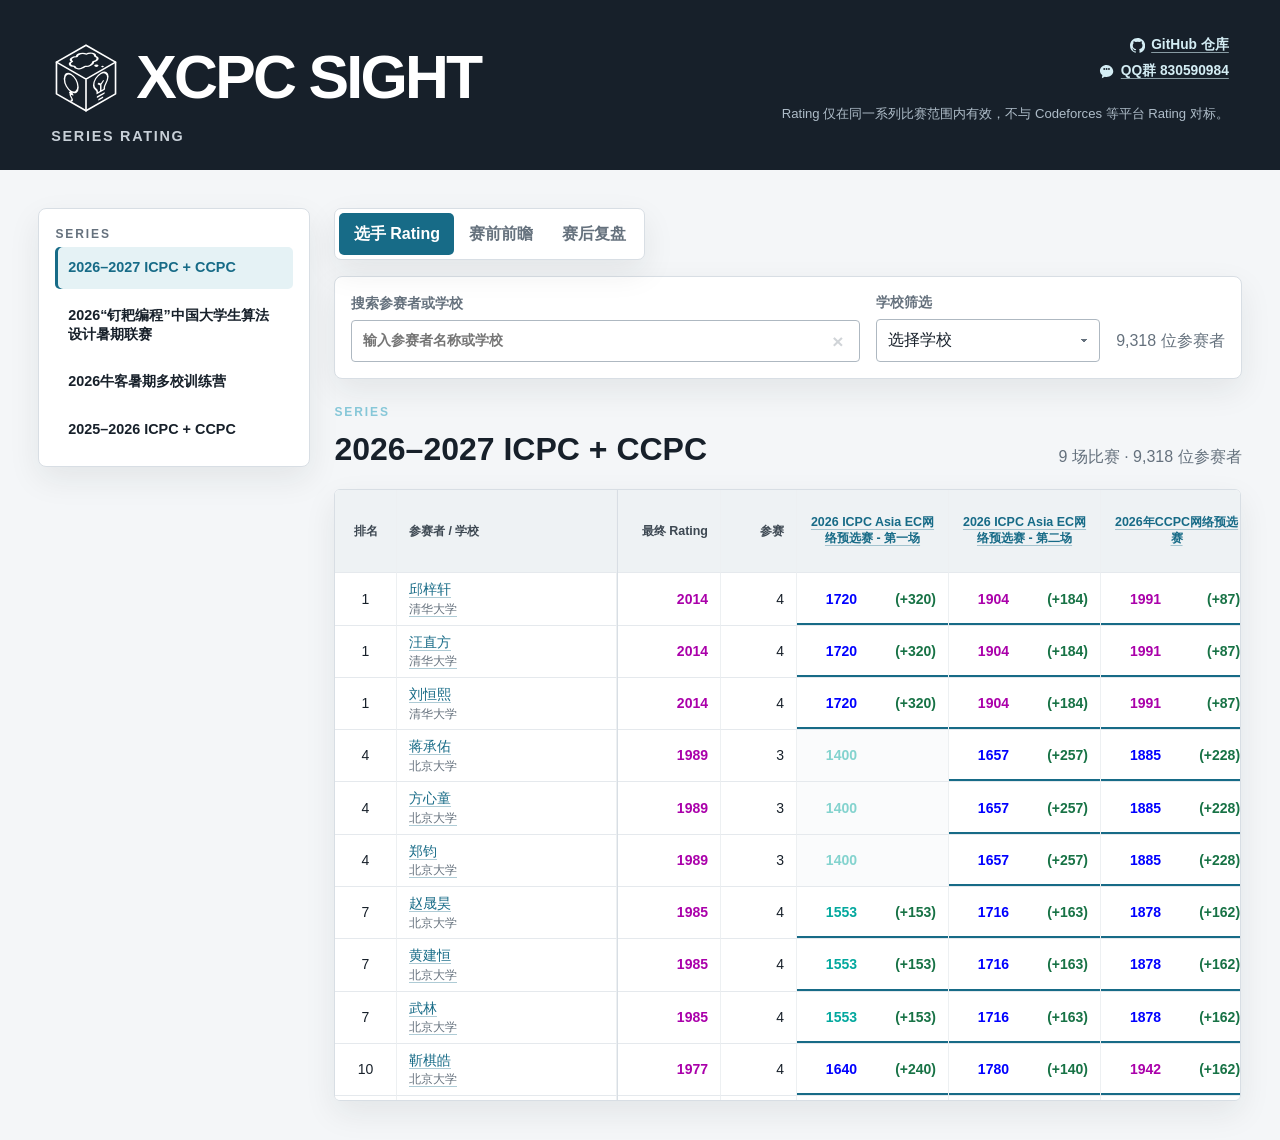
==== commit 75283126: "修复乐山站历史记录标题格式" ====
--- a/static/index.html
+++ b/static/index.html
@@ -6,7 +6,7 @@
   <meta name="description" content="XCPC rating 系列、比赛变化与参赛记录。">
   <title>XCPC Sight · Rating</title>
   <link rel="icon" type="image/svg+xml" sizes="any" href="./assets/xcpc-sight.svg">
-  <link rel="stylesheet" href="./styles.css?v=20261105-81">
+  <link rel="stylesheet" href="./styles.css?v=20261109-82">
 </head>
 <body>
   <a class="skip-link" href="#main">跳到主要内容</a>
@@ -217,6 +217,6 @@
   </main>
 
   <template id="error-template"><div class="error-panel"><h2>无法显示数据</h2><p></p><button type="button">重试</button></div></template>
-  <script type="module" src="./js/app.mjs?v=20261105-81"></script>
+  <script type="module" src="./js/app.mjs?v=20261109-82"></script>
 </body>
 </html>
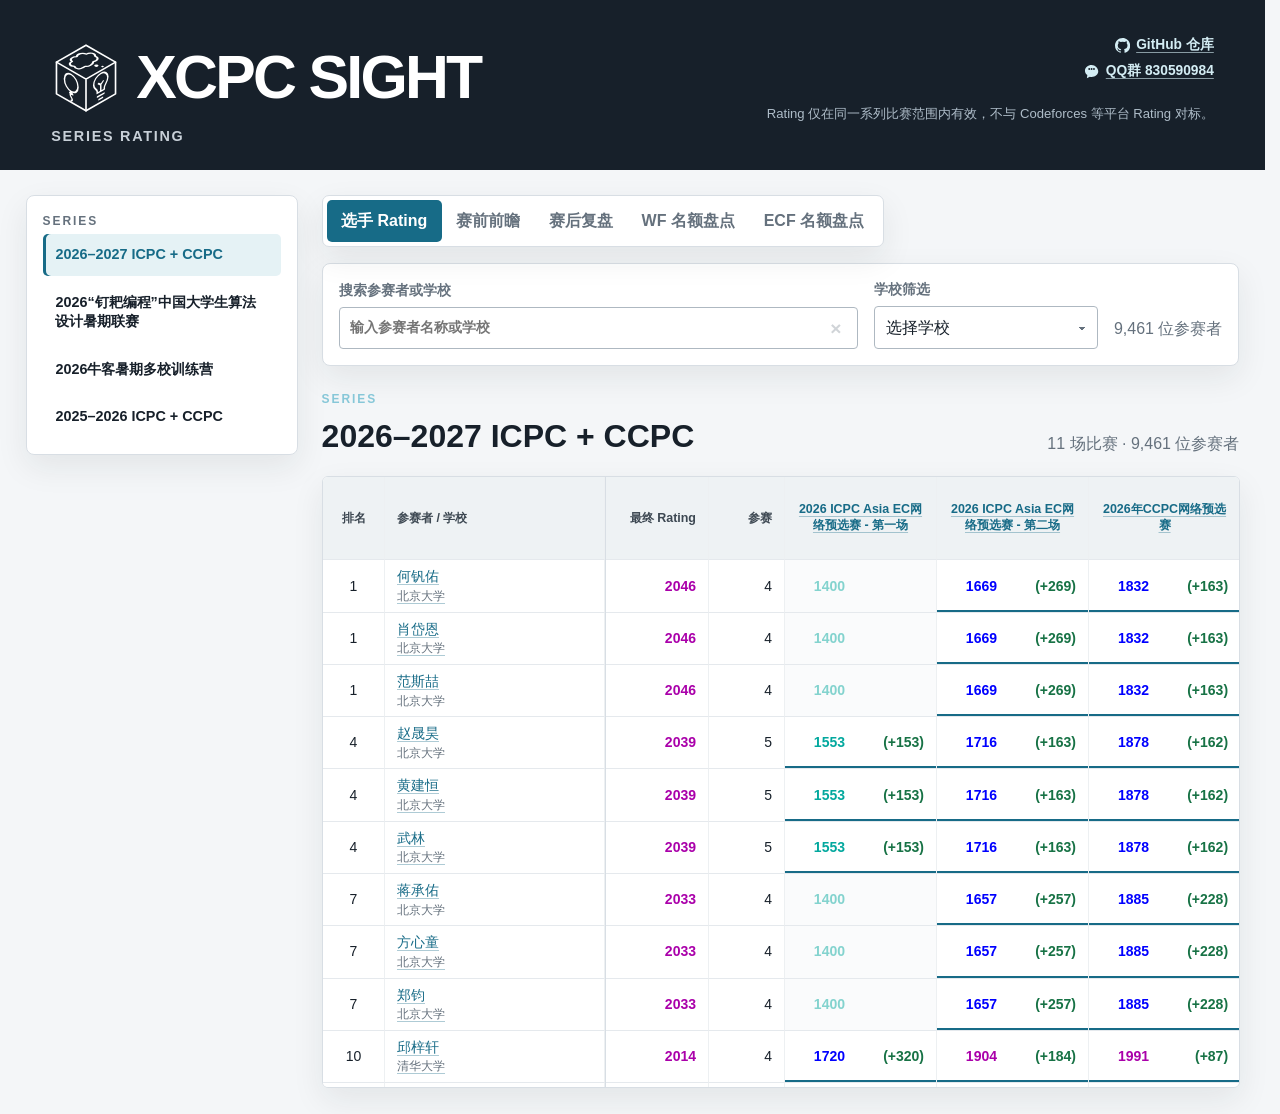
==== commit 134594c7: "新增 WF 与 ECF 名额盘点并优化全站宽屏布局" ====
--- a/static/index.html
+++ b/static/index.html
@@ -6,7 +6,7 @@
   <meta name="description" content="XCPC rating 系列、比赛变化与参赛记录。">
   <title>XCPC Sight · Rating</title>
   <link rel="icon" type="image/svg+xml" sizes="any" href="./assets/xcpc-sight.svg">
-  <link rel="stylesheet" href="./styles.css?v=20261109-82">
+  <link rel="stylesheet" href="./styles.css?v=20261116-93">
 </head>
 <body>
   <a class="skip-link" href="#main">跳到主要内容</a>
@@ -55,6 +55,10 @@
                 aria-controls="preview-view" aria-selected="false">赛前前瞻</button>
         <button id="review-tab" type="button" role="tab" hidden
                 aria-controls="review-view" aria-selected="false">赛后复盘</button>
+        <button id="wf-tab" type="button" role="tab" hidden
+                aria-controls="qualification-view" aria-selected="false">WF 名额盘点</button>
+        <button id="ecf-tab" type="button" role="tab" hidden
+                aria-controls="qualification-view" aria-selected="false">ECF 名额盘点</button>
       </div>
 
       <section id="participant-controls" class="controls" aria-label="搜索">
@@ -140,6 +144,8 @@
           </table>
         </div>
       </section>
+
+      <section id="qualification-view" hidden aria-labelledby="qualification-title"></section>
 
       <div id="status" class="status" role="status">正在加载数据…</div>
       <section id="series-view" hidden aria-labelledby="series-title">
@@ -217,6 +223,6 @@
   </main>
 
   <template id="error-template"><div class="error-panel"><h2>无法显示数据</h2><p></p><button type="button">重试</button></div></template>
-  <script type="module" src="./js/app.mjs?v=20261109-82"></script>
+  <script type="module" src="./js/app.mjs?v=20261116-93"></script>
 </body>
 </html>
--- a/static/styles.css
+++ b/static/styles.css
@@ -12,7 +12,84 @@
   --shadow: 0 12px 32px rgb(23 32 42 / 8%);
   font-family: "Segoe UI", "Microsoft YaHei UI", sans-serif;
 }
+
+/* Qualification boards share the site's paper, ink and accent palette. */
+.series-mode-switch { max-width: 100%; flex-wrap: wrap; }
+.qualification-disclaimer { padding: .65rem 1rem; border-left: 3px solid var(--accent); background: var(--accent-soft); color: #124f63; font-weight: 650; border-radius: 3px; }
+.qualification-legend { display: flex; flex-wrap: wrap; gap: .5rem; margin: 1rem 0; }
+.qualification-key { display: inline-flex; align-items: center; gap: .4rem; border: 1px solid var(--line); padding: .3rem .55rem; border-radius: 4px; font-size: .74rem; }
+.qualification-key::before { content: ""; width: .45rem; height: .45rem; border-radius: 50%; background: currentColor; }
+.qualification-safe { background: #d1ebda; color: #125532; box-shadow: inset 3px 0 #278452; }
+.qualification-pressure-low { background: #dcebdc; color: #35563d; }
+.qualification-pressure-medium { background: #fae8b8; color: #775411; }
+.qualification-pressure-high { background: #f4cbbb; color: #873d28; }
+.qualification-candidate { background: #e5f2f5; color: #165d71; }
+.qualification-duplicate { background: #f0f2f4; color: #65717d; }
+.qualification-outside { background: white; color: #536170; }
+.qualification-pending { background: repeating-linear-gradient(135deg, #f7f9fa, #f7f9fa 8px, #f1f4f6 8px, #f1f4f6 9px); color: #74818b; }
+.qualification-toolbar { display: flex; flex-wrap: wrap; align-items: end; gap: .65rem 1rem; margin: 1.1rem 0; }
+.qualification-toolbar label { display: grid; gap: .3rem; font-size: .8rem; color: var(--muted); }
+.qualification-toolbar label:first-child { flex: 1 1 17rem; }
+.qualification-toolbar input, .qualification-toolbar select { min-height: 2.5rem; border: 1px solid #aeb8c1; padding: .5rem .7rem; border-radius: 4px; background: white; color: var(--ink); }
+.qualification-toolbar input { width: 100%; min-width: 0; }
+.qualification-toolbar .section-note { font-size: .78rem; margin: 0 0 .6rem; }
+.qualification-search-navigation { display: flex; gap: .25rem; }
+.qualification-search-navigation button { width: 2.5rem; height: 2.5rem; cursor: pointer; background: white; border: 1px solid var(--line); border-radius: 4px; }
+.qualification-search-navigation button:hover:not(:disabled) { background: var(--accent-soft); }
+.qualification-search-navigation button:disabled { opacity: .35; cursor: default; }
+.qualification-scroll-hint { margin: .5rem 0; font-size: .75rem; color: var(--muted); }
+.qualification-scroll { max-height: 74vh; overflow: auto; position: relative; isolation: isolate; border: 1px solid var(--line); border-radius: 6px; background: white; box-shadow: var(--shadow); }
+.qualification-table { table-layout: fixed; border-spacing: 0; border-collapse: separate; width: 100%; min-width: 720px; font-size: .75rem; }
+.qualification-rank-column { width: 34px; }
+.qualification-table th, .qualification-table td { padding: .25rem .32rem; text-align: left; vertical-align: top; border-right: 1px solid #dce3e6; border-bottom: 1px solid #dce3e6; overflow-wrap: anywhere; }
+.qualification-table thead th { position: sticky; top: 0; z-index: 3; background: #eef2f4; box-shadow: 0 1px 0 #cbd4da; }
+.qualification-table th.qualification-row-rank { position: sticky; left: 0; z-index: 2; padding: .4rem .15rem; text-align: center; background: #f5f7f8; color: var(--muted); font-variant-numeric: tabular-nums; }
+.qualification-table thead th.qualification-row-rank { z-index: 4; background: #e7ecef; }
+.qualification-station-title { font-size: .9rem; color: var(--ink); }
+.qualification-size { display: block; font-size: .72rem; color: var(--muted); font-weight: 500; }
+.qualification-size.is-estimate { color: #8b632a; }
+.qualification-table thead small { display: block; font-size: .71rem; font-weight: 400; color: var(--muted); margin-top: .2rem; }
+.qualification-team summary { display: grid; gap: .05rem; cursor: pointer; list-style: none; }
+.qualification-team { position: relative; container-type: inline-size; }
+.qualification-team-heading { min-width: 0; padding-top: .95rem; }
+.qualification-team summary::-webkit-details-marker { display: none; }
+.qualification-team summary:focus-visible { outline: 2px solid var(--accent); outline-offset: 3px; border-radius: 2px; }
+.qualification-team summary:hover .qualification-team-name { text-decoration: underline; text-underline-offset: 3px; }
+.qualification-badge { position: absolute; top: 0; right: 0; display: block; max-width: 100%; overflow: hidden; text-overflow: ellipsis; padding: 0 .2rem; font-size: .6rem; line-height: 1.25; font-weight: 600; border: 1px solid currentColor; border-radius: 2px; white-space: nowrap; }
+.qualification-school { display: block; min-width: 0; color: inherit; font-weight: 700; line-height: 1.25; }
+.qualification-team-name { color: var(--ink); line-height: 1.25; }
+.qualification-members { line-height: 1.25; font-size: .69rem; opacity: .9; }
+.qualification-school, .qualification-team-name, .qualification-members { overflow: hidden; text-overflow: ellipsis; white-space: nowrap; }
+.qualification-team[open] .qualification-school, .qualification-team[open] .qualification-team-name, .qualification-team[open] .qualification-members { white-space: normal; overflow: visible; }
+@container (min-width: 210px) {
+  .qualification-team-heading { padding-top: 0; padding-right: 6.3rem; }
+}
+.qualification-duplicate .qualification-team-name, .qualification-outside .qualification-team-name { color: #536170; }
+.qualification-cell-reason { margin: .6rem 0 0; padding-top: .5rem; border-top: 1px solid rgb(0 0 0 / 12%); font-size: .75rem; line-height: 1.6; }
+.qualification-pending > small { display: block; margin-top: .4rem; font-size: .75rem; }
+.qualification-placeholder { display: block; text-align: center; opacity: .4; }
+.qualification-pressure-detail { display: block; margin-top: .3rem; }
+.qualification-region-key { border: 3px solid #24576b; }
+.qualification-table td.qualification-region-top { border-top: 3px solid #24576b; }
+.qualification-table td.qualification-region-bottom { border-bottom: 3px solid #24576b; }
+.qualification-table td.qualification-region-left { border-left: 3px solid #24576b; }
+.qualification-table td.qualification-region-right { border-right: 3px solid #24576b; }
+.qualification-match { box-shadow: inset 0 0 0 1px var(--accent); }
+.qualification-match-active { outline: 3px solid var(--accent); outline-offset: -3px; }
+.qualification-dim > details { opacity: .4; }
+.qualification-channels { margin-top: 1.2rem; }
+.qualification-channel { padding: 1rem; background: var(--paper); border: 1px solid var(--line); border-radius: 6px; }
+.qualification-channel h3 { font-size: .95rem; margin-bottom: .6rem; }
+.qualification-channel p { font-size: .82rem; margin-bottom: .4rem; }
+@media (max-width: 600px) {
+  #qualification-view .section-heading { display: block; }
+  #qualification-view .section-heading .section-note { margin-top: .5rem; font-size: .8rem; }
+  .qualification-toolbar { gap: .6rem; }
+  .qualification-toolbar label:first-child { flex-basis: 100%; }
+  .qualification-scroll { max-height: 72vh; }
+}
 * { box-sizing: border-box; }
+html { scrollbar-gutter: stable; }
 [hidden] { display: none !important; }
 body { margin: 0; color: var(--ink); background: var(--soft); line-height: 1.5; }
 button, input, select { font: inherit; }
@@ -33,7 +110,7 @@
 .site-link-icon { display: inline-flex; width: .95rem; height: .95rem; }
 .site-link-icon svg { width: 100%; height: 100%; fill: currentColor; }
 .eyebrow { margin-bottom: .25rem; color: #86c7d8; font-size: .75rem; font-weight: 700; letter-spacing: .16em; }
-main { width: min(1600px, 100%); margin: 0 auto; padding: clamp(1rem, 3vw, 2.5rem); }
+main { width: 100%; margin: 0 auto; padding: clamp(1rem, 2vw, 2rem); }
 .app-layout { display: grid; grid-template-columns: minmax(13rem, 17rem) minmax(0, 1fr); align-items: start; gap: 1.5rem; }
 .app-content { min-width: 0; }
 .series-sidebar { position: sticky; top: 1rem; padding: 1rem; border: 1px solid var(--line); border-radius: 8px; background: var(--paper); box-shadow: var(--shadow); }
@@ -239,7 +316,7 @@
 .review-table col:nth-child(n+5) { width: calc(110px + var(--review-column-extra)) !important; }
 .review-table col:nth-child(5), .review-table col:nth-child(6) { width: calc(128px + var(--review-column-extra)) !important; }
 .preview-table-shell { height: min(72vh, 820px); }
-.preview-table { --preview-school-width: min(200px, 24cqw); --preview-team-width: min(170px, calc(40cqw - var(--preview-school-width))); width: calc(var(--preview-non-frozen-width) + var(--preview-school-width) + var(--preview-team-width)); table-layout: fixed; }
+.preview-table { --preview-school-width: min(200px, 24cqw); --preview-team-width: min(170px, calc(40cqw - var(--preview-school-width))); width: calc(var(--preview-non-frozen-width) + var(--preview-school-width) + var(--preview-team-width)); min-width: 100%; table-layout: fixed; }
 .preview-table col:nth-child(1) { width: var(--preview-school-width) !important; }
 .preview-table col:nth-child(2) { width: var(--preview-team-width) !important; }
 .preview-table th:nth-child(-n+3), .preview-table td:nth-child(-n+3) { text-align: left; }
@@ -422,3 +499,8 @@
 .preview-table tbody tr td.preview-medal-gold { background-color: #fff0bc; }
 .preview-table tbody tr td.preview-medal-silver { background-color: #e8edf2; }
 .preview-table tbody tr td.preview-medal-bronze { background-color: #f3dfcd; }
+
+/* Compact qualification columns within the shared site layout. */
+@media (min-width: 740px) {
+  .qualification-table { min-width: 0; }
+}
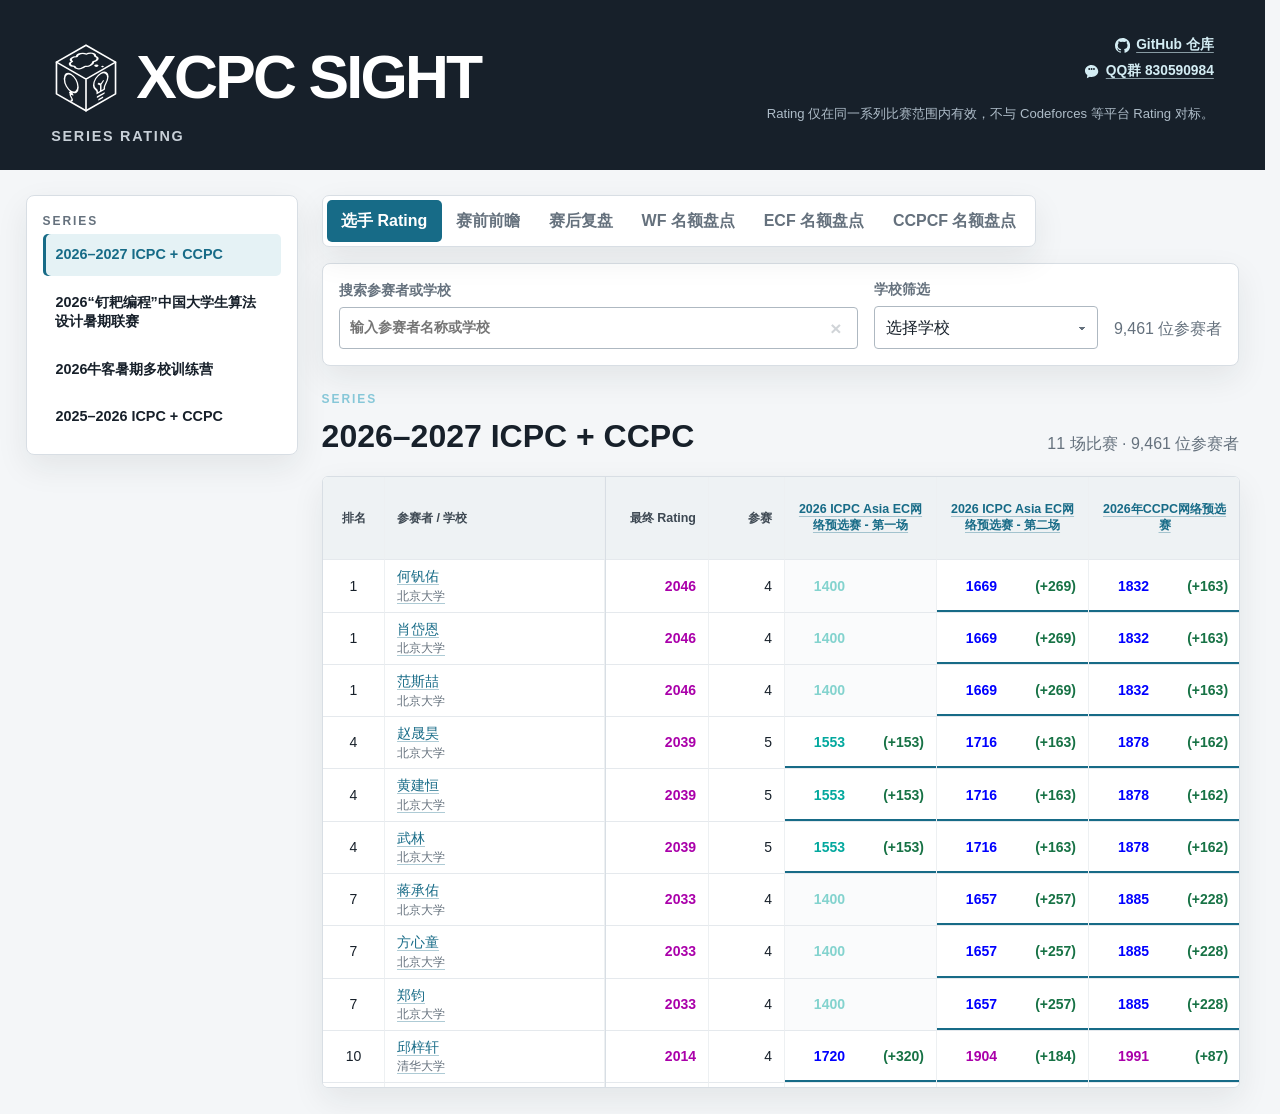
==== commit a41a7c7e: "新增 CCPCF 名额盘点并统一出线规则与展示" ====
--- a/static/index.html
+++ b/static/index.html
@@ -6,7 +6,7 @@
   <meta name="description" content="XCPC rating 系列、比赛变化与参赛记录。">
   <title>XCPC Sight · Rating</title>
   <link rel="icon" type="image/svg+xml" sizes="any" href="./assets/xcpc-sight.svg">
-  <link rel="stylesheet" href="./styles.css?v=20261116-93">
+  <link rel="stylesheet" href="./styles.css?v=20261117-104">
 </head>
 <body>
   <a class="skip-link" href="#main">跳到主要内容</a>
@@ -59,6 +59,8 @@
                 aria-controls="qualification-view" aria-selected="false">WF 名额盘点</button>
         <button id="ecf-tab" type="button" role="tab" hidden
                 aria-controls="qualification-view" aria-selected="false">ECF 名额盘点</button>
+        <button id="ccpcf-tab" type="button" role="tab" hidden
+                aria-controls="qualification-view" aria-selected="false">CCPCF 名额盘点</button>
       </div>
 
       <section id="participant-controls" class="controls" aria-label="搜索">
@@ -223,6 +225,6 @@
   </main>
 
   <template id="error-template"><div class="error-panel"><h2>无法显示数据</h2><p></p><button type="button">重试</button></div></template>
-  <script type="module" src="./js/app.mjs?v=20261116-93"></script>
+  <script type="module" src="./js/app.mjs?v=20261117-104"></script>
 </body>
 </html>
--- a/static/styles.css
+++ b/static/styles.css
@@ -37,7 +37,6 @@
 .qualification-search-navigation button { width: 2.5rem; height: 2.5rem; cursor: pointer; background: white; border: 1px solid var(--line); border-radius: 4px; }
 .qualification-search-navigation button:hover:not(:disabled) { background: var(--accent-soft); }
 .qualification-search-navigation button:disabled { opacity: .35; cursor: default; }
-.qualification-scroll-hint { margin: .5rem 0; font-size: .75rem; color: var(--muted); }
 .qualification-scroll { max-height: 74vh; overflow: auto; position: relative; isolation: isolate; border: 1px solid var(--line); border-radius: 6px; background: white; box-shadow: var(--shadow); }
 .qualification-table { table-layout: fixed; border-spacing: 0; border-collapse: separate; width: 100%; min-width: 720px; font-size: .75rem; }
 .qualification-rank-column { width: 34px; }
@@ -49,37 +48,58 @@
 .qualification-size { display: block; font-size: .72rem; color: var(--muted); font-weight: 500; }
 .qualification-size.is-estimate { color: #8b632a; }
 .qualification-table thead small { display: block; font-size: .71rem; font-weight: 400; color: var(--muted); margin-top: .2rem; }
-.qualification-team summary { display: grid; gap: .05rem; cursor: pointer; list-style: none; }
-.qualification-team { position: relative; container-type: inline-size; }
+.qualification-team { display: grid; gap: .05rem; position: relative; container-type: inline-size; }
 .qualification-team-heading { min-width: 0; padding-top: .95rem; }
-.qualification-team summary::-webkit-details-marker { display: none; }
-.qualification-team summary:focus-visible { outline: 2px solid var(--accent); outline-offset: 3px; border-radius: 2px; }
-.qualification-team summary:hover .qualification-team-name { text-decoration: underline; text-underline-offset: 3px; }
-.qualification-badge { position: absolute; top: 0; right: 0; display: block; max-width: 100%; overflow: hidden; text-overflow: ellipsis; padding: 0 .2rem; font-size: .6rem; line-height: 1.25; font-weight: 600; border: 1px solid currentColor; border-radius: 2px; white-space: nowrap; }
+.qualification-tags { position: absolute; top: 0; right: 0; display: flex; align-items: baseline; justify-content: flex-end; gap: .25rem; max-width: 100%; }
+.qualification-badge { display: block; min-width: 0; overflow: hidden; text-overflow: ellipsis; padding: 0 .2rem; font-size: .6rem; line-height: 1.25; font-weight: 600; border: 1px solid currentColor; border-radius: 2px; white-space: nowrap; }
 .qualification-school { display: block; min-width: 0; color: inherit; font-weight: 700; line-height: 1.25; }
+.qualification-host-mark { flex: 0 1 auto; padding: 0 .2rem; border: 1px solid #9775b0; border-radius: 2px; background: #f0e7f7; color: #663a85; font-size: .6rem; line-height: 1.25; white-space: nowrap; }
+.qualification-host-key, td.qualification-host-performance { background: #e9dcf3; color: #563375; }
 .qualification-team-name { color: var(--ink); line-height: 1.25; }
 .qualification-members { line-height: 1.25; font-size: .69rem; opacity: .9; }
 .qualification-school, .qualification-team-name, .qualification-members { overflow: hidden; text-overflow: ellipsis; white-space: nowrap; }
-.qualification-team[open] .qualification-school, .qualification-team[open] .qualification-team-name, .qualification-team[open] .qualification-members { white-space: normal; overflow: visible; }
 @container (min-width: 210px) {
   .qualification-team-heading { padding-top: 0; padding-right: 6.3rem; }
 }
 .qualification-duplicate .qualification-team-name, .qualification-outside .qualification-team-name { color: #536170; }
-.qualification-cell-reason { margin: .6rem 0 0; padding-top: .5rem; border-top: 1px solid rgb(0 0 0 / 12%); font-size: .75rem; line-height: 1.6; }
+.qualification-school-rank { flex: 0 0 auto; display: inline-block; padding: 0 .2rem; border: 1px solid currentColor; border-radius: 2px; font-size: .6rem; line-height: 1.25; font-weight: 600; white-space: nowrap; }
+.school-rank-1 { background: #e3f4e9; color: #1a7a45; }
+.school-rank-2 { background: #fff2c2; color: #7a5600; }
+.school-rank-3 { background: #fbe1da; color: #b03422; }
+.qualification-rank-key .qualification-school-rank { margin-left: .1rem; }
+.qualification-rank-key::before { display: none; }
+.qualification-quota-list { display: grid; gap: .45rem; margin: 0; padding: 0; list-style: none; font-size: .82rem; }
+.qualification-quota-list li { line-height: 1.7; }
+.qualification-quota-list strong { margin-right: .65rem; font-variant-numeric: tabular-nums; }
 .qualification-pending > small { display: block; margin-top: .4rem; font-size: .75rem; }
 .qualification-placeholder { display: block; text-align: center; opacity: .4; }
-.qualification-pressure-detail { display: block; margin-top: .3rem; }
 .qualification-region-key { border: 3px solid #24576b; }
+.qualification-channel-1-key { border: 3px solid #24576b; }
+.qualification-channel-2-key { border: 3px dashed #874b99; }
+.qualification-table td.qualification-channel-1, .qualification-table td.qualification-channel-2 { position: relative; }
+.qualification-channel-1::before, .qualification-channel-2::after { content: ""; position: absolute; inset: 0; pointer-events: none; z-index: 1; }
+.qualification-channel-1::before { border: 0 solid #24576b; }
+.qualification-channel-2::after { border: 0 dashed #874b99; }
+.qualification-channel-1-top::before { border-top-width: 3px; }
+.qualification-channel-1-bottom::before { border-bottom-width: 3px; }
+.qualification-channel-1-left::before { border-left-width: 3px; }
+.qualification-channel-1-right::before { border-right-width: 3px; }
+.qualification-channel-2-top::after { border-top-width: 3px; }
+.qualification-channel-2-bottom::after { border-bottom-width: 3px; }
+.qualification-channel-2-left::after { border-left-width: 3px; }
+.qualification-channel-2-right::after { border-right-width: 3px; }
 .qualification-table td.qualification-region-top { border-top: 3px solid #24576b; }
 .qualification-table td.qualification-region-bottom { border-bottom: 3px solid #24576b; }
 .qualification-table td.qualification-region-left { border-left: 3px solid #24576b; }
 .qualification-table td.qualification-region-right { border-right: 3px solid #24576b; }
 .qualification-match { box-shadow: inset 0 0 0 1px var(--accent); }
 .qualification-match-active { outline: 3px solid var(--accent); outline-offset: -3px; }
-.qualification-dim > details { opacity: .4; }
+.qualification-dim > .qualification-team { opacity: .4; }
 .qualification-channels { margin-top: 1.2rem; }
+.qualification-channel-heading { display: flex; align-items: baseline; gap: .75rem; margin-bottom: .6rem; }
+.qualification-channel-heading a { font-size: .82rem; }
 .qualification-channel { padding: 1rem; background: var(--paper); border: 1px solid var(--line); border-radius: 6px; }
-.qualification-channel h3 { font-size: .95rem; margin-bottom: .6rem; }
+.qualification-channel h3 { font-size: .95rem; margin-bottom: 0; }
 .qualification-channel p { font-size: .82rem; margin-bottom: .4rem; }
 @media (max-width: 600px) {
   #qualification-view .section-heading { display: block; }
